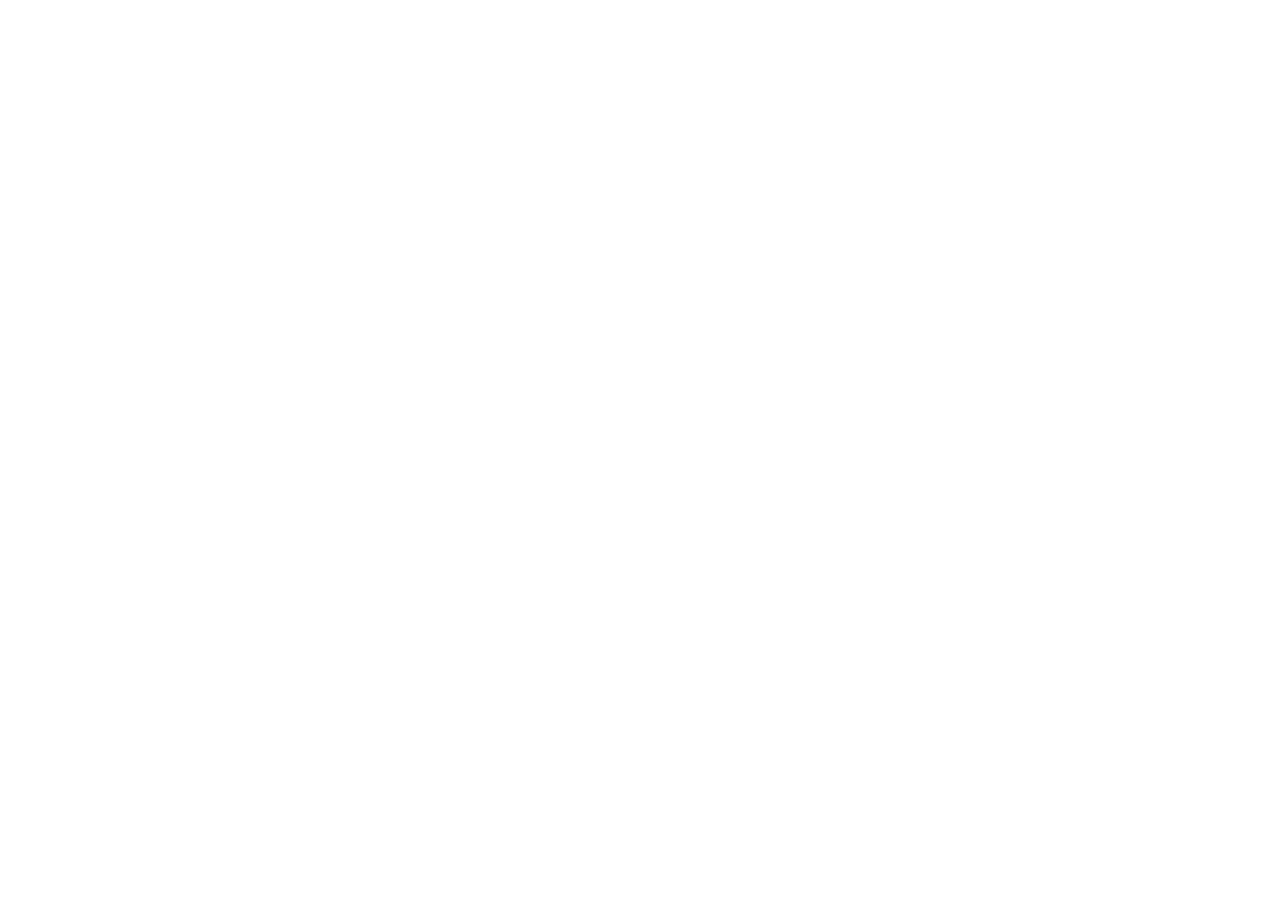
==== dynamic-images/index.html @ cc072ab8 "some file created and images addedd" ====
<!DOCTYPE html>
<html lang="en">

<head>
  <meta charset="UTF-8">
  <meta name="viewport" content="width=device-width, initial-scale=1.0">
  <title>Website With Dyanamic Images</title>
  <link rel="stylesheet" href="style.css">
</head>

<body>

</body>

</html>
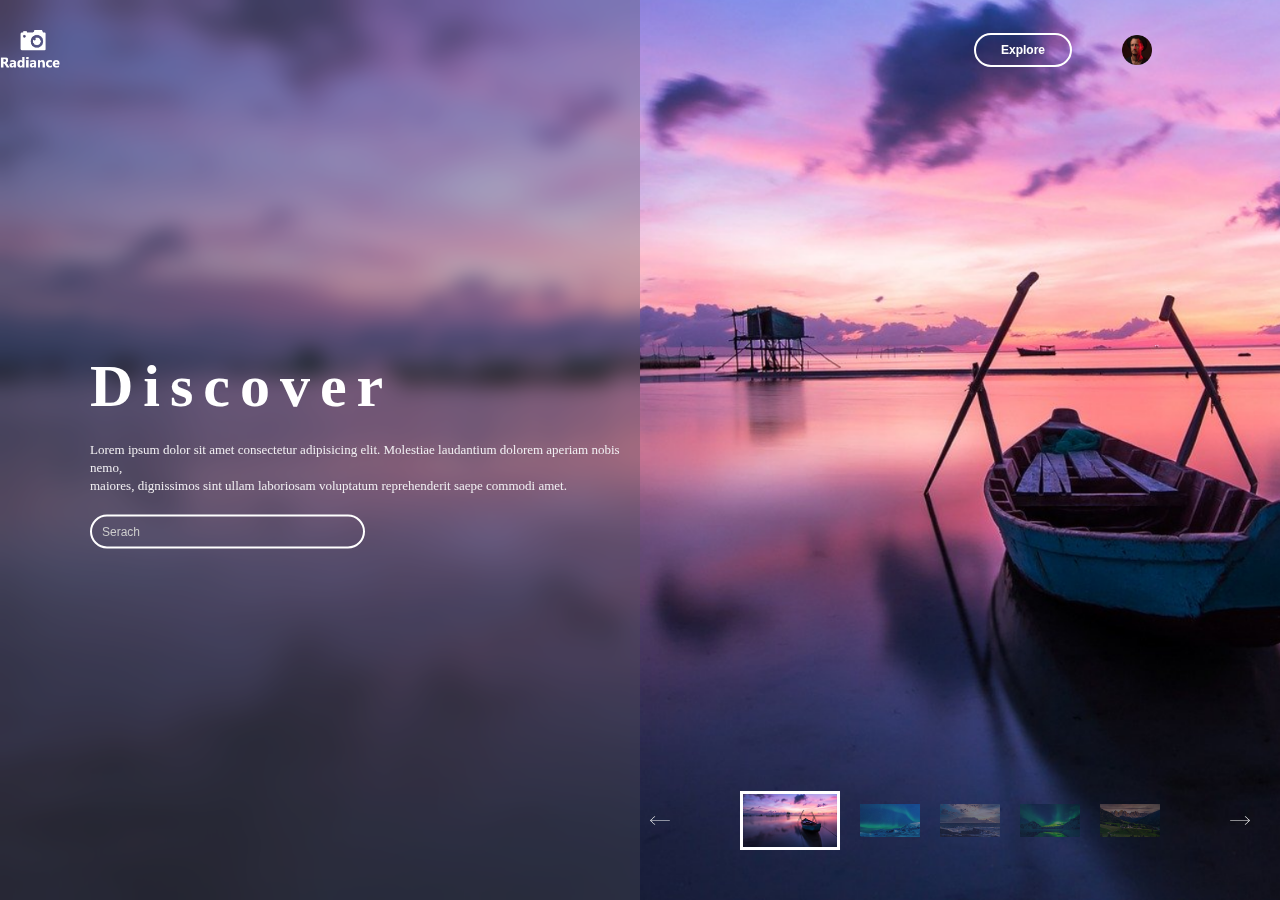
==== commit 20b5fa49: "updated" ====
--- a/dynamic-images/index.html
+++ b/dynamic-images/index.html
@@ -9,7 +9,56 @@
 </head>
 
 <body>
+  <div id="hero">
+    <div class="navbar">
+      <img src="./images/logo.png" alt="" class="logo">
+      <div class="user">
+        <button>Explore</button>
+        <img src="./images/user.png" alt="">
+      </div>
+    </div>
+    <div class="container">
+      <div class="info">
+        <h1>Discover</h1>
+        <p>Lorem ipsum dolor sit amet consectetur adipisicing elit. Molestiae laudantium dolorem aperiam nobis nemo,
+          <br>
+          maiores, dignissimos sint ullam laboriosam voluptatum reprehenderit saepe commodi amet.
+        </p>
+        <input type="text" placeholder="Serach">
+      </div>
+    </div>
+    <div class="slider">
+      <img src="./images//left-arrow.png" alt="" id="prev">
+      <div class="preview">
+        <img src="./images//small1.png" alt="" class=" active thumbnail">
+        <img src="./images//small2.png" alt="" class="thumbnail">
+        <img src="./images//small3.png" alt="" class="thumbnail">
+        <img src="./images//small4.png" alt="" class="thumbnail">
+        <img src="./images//small5.png" alt="" class="thumbnail">
+      </div>
+      <img src="./images//right-arrow.png" alt="" id="next">
+    </div>
+  </div>
+  <script>
+    var prev = document.getElementById('prev')
+    var next = document.getElementById('next')
+    var thumbnail = document.getElementsByClassName('thumbnail')
+    var hero = document.getElementById('hero')
+    var backgroundImg = new Array(
+      "images/bg1.png",
+      "images/bg2.png",
+      "images/bg3.png",
+      "images/bg4.png",
+      "images/bg5.png")
+    let i = 0;
+    next.onclick = function () {
+      if (i < 4) {
 
+        hero.style.backgroundImage = 'url(" ' + backgroundImg[i + 1] + ' ")'
+        i++
+      }
+    }
+  </script>
 </body>
 
 </html>--- a/dynamic-images/style.css
+++ b/dynamic-images/style.css
@@ -0,0 +1,127 @@
+* {
+  margin: 0;
+  padding: 0;
+  box-sizing: border-box;
+}
+#hero {
+  width: 100%;
+  height: 100vh;
+  background-image: url(./images/bg1.png);
+  background-size: cover;
+  background-position: relative;
+}
+
+.navbar {
+  width: 90%;
+  display: flex;
+  align-items: center;
+  justify-content: space-between;
+  position: relative;
+  z-index: 10;
+}
+
+.navbar .logo {
+  width: 60px;
+  margin: 30px 0;
+  cursor: pointer;
+}
+.user {
+  display: flex;
+  align-items: center;
+}
+
+.navbar .user img {
+  width: 30px;
+  margin-left: 50px;
+  cursor: pointer;
+}
+
+button {
+  padding: 8px 25px;
+  background-color: transparent;
+  outline: none;
+  border: 2px solid #fff;
+  border-radius: 20px;
+  color: #fff;
+  font-size: 12px;
+  font-weight: bold;
+  cursor: pointer;
+}
+
+.container {
+  width: 50%;
+  height: 100vh;
+  background: rgba(86, 86, 86, 0.3);
+  backdrop-filter: blur(10px);
+  position: absolute;
+  left: 0;
+  top: 0;
+}
+
+.info {
+  width: 550px;
+  color: #fff;
+  position: absolute;
+  right: 0;
+  top: 50%;
+  transform: translateY(-50%);
+}
+
+.info h1 {
+  font-size: 60px;
+  letter-spacing: 10px;
+}
+.info p {
+  color: #f0eef1;
+  font-size: 13px;
+  margin: 20px 0;
+  line-height: 18px;
+}
+
+.info input {
+  width: 50%;
+  padding: 8px 10px;
+  outline: none;
+  border: 2px solid #fff;
+  border-radius: 20px;
+  background: transparent;
+  color: #fff;
+  font-size: 12px;
+}
+
+::placeholder {
+  color: #ccc;
+}
+
+.slider {
+  display: flex;
+  align-items: center;
+  position: absolute;
+  right: 30px;
+  bottom: 50px;
+}
+
+#prev,
+#next {
+  width: 20px;
+  cursor: pointer;
+}
+
+.preview {
+  display: flex;
+  align-items: center;
+  margin: 0 60px;
+}
+
+.preview img {
+  width: 60px;
+  margin: 0 10px;
+  opacity: 0.4;
+}
+
+.preview .active {
+  display: block;
+  border: 3px solid #fff;
+  width: 100px;
+  opacity: 1;
+}
